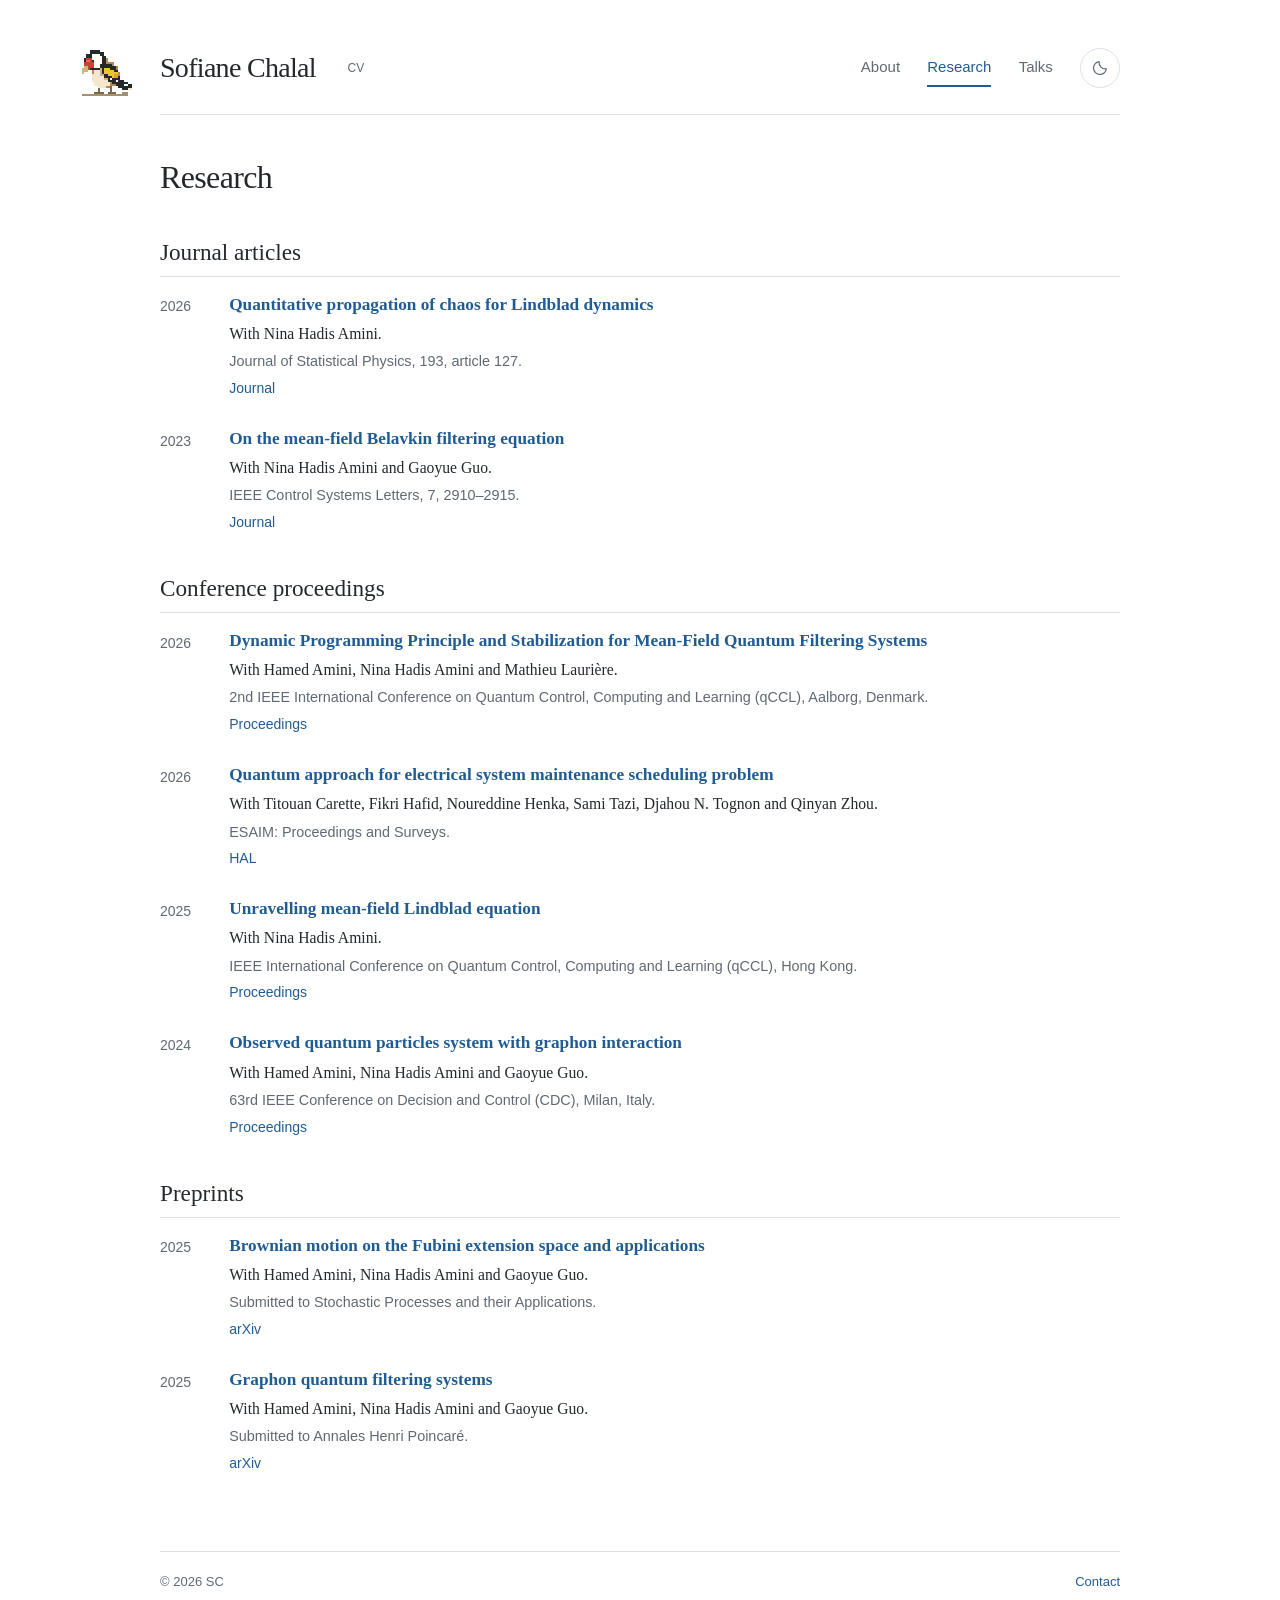
==== research.html @ f6ce4817 "Show conference proceedings before preprints" ====
<!doctype html>
<html lang="en">
<head>
  <meta charset="utf-8">
  <meta name="viewport" content="width=device-width, initial-scale=1">
  <title>Sofiane Chalal | Research</title>
  <meta name="description" content="Research and publications by Sofiane Chalal on quantum filtering, mean-field limits, graphons, open quantum dynamics and stochastic control.">
  <meta name="author" content="Sofiane Chalal">
  <link rel="icon" type="image/x-icon" href="assets/chardonneret.ico?v=20261003-icons2" sizes="16x16 32x32 48x48">
  <link rel="icon" type="image/svg+xml" href="assets/chardonneret.svg?v=20261003-icons2" sizes="any">
  <script src="theme.js?v=20261007-theme"></script>
  <link rel="stylesheet" href="style.css?v=20261007-theme">
</head>
<body>
  <a class="skip-link" href="#main">Skip to content</a>
  <div class="container">
    <header class="site-header">
      <div class="site-identity">
        <a class="header-goldfinch" href="talks.html?v=20261007-theme" aria-label="Go to Talks" title="Go to Talks">
          <img src="assets/goldfinch-research.svg" width="64" height="64" alt="">
        </a>
        <a class="site-name" href="index.html?v=20261007-theme">Sofiane Chalal</a>
        <a class="header-cv" href="documents/CV-Sofiane-Chalal.pdf" aria-label="Curriculum vitae (PDF)">CV</a>
      </div>
      <nav class="navigation" aria-label="Main navigation">
        <a href="index.html?v=20261007-theme">About</a>
        <a href="research.html?v=20261007-theme" aria-current="page">Research</a>
        <a href="talks.html?v=20261007-theme">Talks</a>
        <button class="theme-toggle" type="button" aria-label="Dark mode" aria-pressed="false" title="Switch to dark mode" hidden>
          <svg class="theme-moon" viewBox="0 0 24 24" fill="none" stroke="currentColor" stroke-width="1.6" stroke-linecap="round" stroke-linejoin="round" aria-hidden="true" focusable="false"><path d="M20.5 13.2A8.6 8.6 0 0 1 10.8 3.5a8.6 8.6 0 1 0 9.7 9.7Z"/></svg>
          <svg class="theme-sun" viewBox="0 0 24 24" fill="none" stroke="currentColor" stroke-width="1.6" stroke-linecap="round" aria-hidden="true" focusable="false"><circle cx="12" cy="12" r="4"/><path d="M12 2v2m0 16v2M2 12h2m16 0h2M4.93 4.93l1.42 1.42m11.3 11.3 1.42 1.42M4.93 19.07l1.42-1.42m11.3-11.3 1.42-1.42"/></svg>
        </button>
      </nav>
    </header>
    <main id="main">
      <h1>Research</h1>

      <h2 class="section-heading">Journal articles</h2>
      <ol class="publication-list">
        <li class="publication">
          <span class="year">2026</span><div>
            <h3><a href="https://doi.org/10.1007/s10955-026-03697-w">Quantitative propagation of chaos for Lindblad dynamics</a></h3>
            <p class="authors">With Nina Hadis Amini.</p>
            <p class="meta">Journal of Statistical Physics, 193, article 127.</p>
            <p class="publication-links"><a href="https://doi.org/10.1007/s10955-026-03697-w">Journal</a></p>
          </div>
        </li>
        <li class="publication">
          <span class="year">2023</span><div>
            <h3><a href="https://doi.org/10.1109/LCSYS.2023.3289877">On the mean-field Belavkin filtering equation</a></h3>
            <p class="authors">With Nina Hadis Amini and Gaoyue Guo.</p>
            <p class="meta">IEEE Control Systems Letters, 7, 2910–2915.</p>
            <p class="publication-links"><a href="https://doi.org/10.1109/LCSYS.2023.3289877">Journal</a></p>
          </div>
        </li>
      </ol>

      <h2 class="section-heading">Conference proceedings</h2>
      <ol class="publication-list">
        <li class="publication">
          <span class="year">2026</span><div>
            <h3><a href="https://doi.org/10.1109/qccl70331.2026.11668565">Dynamic Programming Principle and Stabilization for Mean-Field Quantum Filtering Systems</a></h3>
            <p class="authors">With Hamed Amini, Nina Hadis Amini and Mathieu Laurière.</p>
            <p class="meta">2nd IEEE International Conference on Quantum Control, Computing and Learning (qCCL), Aalborg, Denmark.</p>
            <p class="publication-links"><a href="https://doi.org/10.1109/qccl70331.2026.11668565">Proceedings</a></p>
          </div>
        </li>
        <li class="publication">
          <span class="year">2026</span><div>
            <h3><a href="https://hal.science/hal-05568055">Quantum approach for electrical system maintenance scheduling problem</a></h3>
            <p class="authors">With Titouan Carette, Fikri Hafid, Noureddine Henka, Sami Tazi, Djahou N. Tognon and Qinyan Zhou.</p>
            <p class="meta">ESAIM: Proceedings and Surveys.</p>
            <p class="publication-links"><a href="https://hal.science/hal-05568055">HAL</a></p>
          </div>
        </li>
        <li class="publication">
          <span class="year">2025</span><div>
            <h3><a href="https://ieeexplore.ieee.org/document/11159013">Unravelling mean-field Lindblad equation</a></h3>
            <p class="authors">With Nina Hadis Amini.</p>
            <p class="meta">IEEE International Conference on Quantum Control, Computing and Learning (qCCL), Hong Kong.</p>
            <p class="publication-links"><a href="https://ieeexplore.ieee.org/document/11159013">Proceedings</a></p>
          </div>
        </li>
        <li class="publication">
          <span class="year">2024</span><div>
            <h3><a href="https://ieeexplore.ieee.org/document/10885856">Observed quantum particles system with graphon interaction</a></h3>
            <p class="authors">With Hamed Amini, Nina Hadis Amini and Gaoyue Guo.</p>
            <p class="meta">63rd IEEE Conference on Decision and Control (CDC), Milan, Italy.</p>
            <p class="publication-links"><a href="https://ieeexplore.ieee.org/document/10885856">Proceedings</a></p>
          </div>
        </li>
      </ol>

      <h2 class="section-heading">Preprints</h2>
      <ol class="publication-list">
        <li class="publication">
          <span class="year">2025</span><div>
            <h3><a href="https://arxiv.org/abs/2509.12096">Brownian motion on the Fubini extension space and applications</a></h3>
            <p class="authors">With Hamed Amini, Nina Hadis Amini and Gaoyue Guo.</p>
            <p class="meta">Submitted to Stochastic Processes and their Applications.</p>
            <p class="publication-links"><a href="https://arxiv.org/abs/2509.12096">arXiv</a></p>
          </div>
        </li>
        <li class="publication">
          <span class="year">2025</span><div>
            <h3><a href="https://arxiv.org/abs/2506.12249">Graphon quantum filtering systems</a></h3>
            <p class="authors">With Hamed Amini, Nina Hadis Amini and Gaoyue Guo.</p>
            <p class="meta">Submitted to Annales Henri Poincaré.</p>
            <p class="publication-links"><a href="https://arxiv.org/abs/2506.12249">arXiv</a></p>
          </div>
        </li>
      </ol>

    </main>
    <footer class="site-footer"><span>© 2026 SC</span><a href="mailto:sofiane.chalal@centralesupelec.fr">Contact</a></footer>
  </div>
</body>
</html>
---- style.css ----
:root {
  color-scheme: light;
  --background: #fff;
  --ink: #24282d;
  --muted: #606973;
  --blue: #205c94;
  --line: #dce2e7;
}

:root[data-theme="dark"] {
  color-scheme: dark;
  --background: #181c20;
  --ink: #ece7df;
  --muted: #b0b8c1;
  --blue: #90c2ef;
  --line: #38424c;
}

* { box-sizing: border-box; }
html { overflow-wrap: break-word; }
body {
  margin: 0;
  background: var(--background);
  color: var(--ink);
  font: 1.0625rem/1.65 Georgia, "Times New Roman", serif;
}
a { color: var(--blue); text-decoration: none; text-underline-offset: .2em; }
a:hover { text-decoration: underline; }
a:focus-visible, button:focus-visible { outline: 2px solid var(--blue); outline-offset: 5px; border-radius: 1px; }
p { margin: 0 0 1.1rem; }
img { display: block; max-width: 100%; }
.container { width: min(100% - 3rem, 960px); margin-inline: auto; }
.skip-link { position: absolute; left: 1rem; top: -5rem; padding: .5rem; background: var(--background); z-index: 5; }
.skip-link:focus { top: .5rem; }
.site-header {
  display: flex;
  align-items: center;
  justify-content: space-between;
  gap: 2rem;
  padding-block: 2.8rem 1.45rem;
  border-bottom: 1px solid var(--line);
}
.site-identity { position: relative; display: flex; align-items: center; gap: 1.5rem; }
.header-goldfinch { position: absolute; left: -88px; top: 50%; transform: translateY(-50%); display: grid; place-items: center; width: 64px; height: 64px; flex: 0 0 auto; }
.header-goldfinch img { width: 100%; height: 100%; image-rendering: pixelated; }
.header-cv { display: inline-flex; align-items: center; justify-content: center; min-width: 2rem; min-height: 2.5rem; font: .75rem/1.5 Arial, Helvetica, sans-serif; color: var(--muted); }
.header-cv:hover { color: var(--blue); }
.site-name { font-size: 1.75rem; color: var(--ink); letter-spacing: -.025em; white-space: nowrap; }
.site-name:hover { text-decoration: none; color: var(--blue); }
.navigation { display: flex; flex-wrap: wrap; align-items: center; justify-content: flex-end; margin-left: auto; gap: 1.7rem; font: .9375rem/1.5 Arial, Helvetica, sans-serif; }
.navigation a { padding-block: .4rem; color: var(--muted); border-bottom: 2px solid transparent; }
.navigation a:hover { color: var(--blue); text-decoration: none; }
.navigation a[aria-current="page"] { color: var(--blue); border-bottom-color: var(--blue); }
.theme-toggle { display: inline-grid; place-items: center; flex: 0 0 auto; width: 40px; height: 40px; padding: 0; border: 1px solid var(--line); border-radius: 50%; background: transparent; color: var(--muted); cursor: pointer; }
.theme-toggle[hidden] { display: none; }
.theme-toggle:hover { color: var(--blue); border-color: currentColor; }
.theme-toggle svg { width: 18px; height: 18px; }
.theme-sun, :root[data-theme="dark"] .theme-moon { display: none; }
:root[data-theme="dark"] .theme-sun { display: block; }
main { padding-block: 2.6rem 3rem; min-height: 60vh; }
h1, h2, h3 { font-weight: normal; line-height: 1.3; }
h1 { font-size: 2rem; margin: 0 0 1.5rem; letter-spacing: -.02em; }
h2 { font-size: 1.45rem; margin: 2.4rem 0 1.05rem; }
h3 { font-size: 1.08rem; margin: 0 0 .3rem; }
.about-grid { display: grid; grid-template-columns: minmax(0, 1fr) 244px; gap: 3.5rem; align-items: start; }
.about-copy > p:first-of-type { font-size: 1.14rem; }
.portrait { width: 244px; height: 298px; object-fit: cover; object-position: center 65%; }
.profile { padding-top: .15rem; }
.profile-name { margin: 1rem 0 .35rem; font-size: 1.2rem; }
.profile-meta { color: var(--muted); font: .9rem/1.7 Arial, Helvetica, sans-serif; }
.contact-email { font: .875rem/1.7 Arial, Helvetica, sans-serif; overflow-wrap: anywhere; }
.document-links { margin-top: 1.15rem; padding-top: 1rem; border-top: 1px solid var(--line); font: .9375rem/1.9 Arial, Helvetica, sans-serif; }
.document-links a { display: block; }
.file-type { color: var(--muted); font-size: .8rem; margin-left: .3rem; }
.award { margin-top: 1.4rem; padding: .2rem 0 .2rem 1rem; border-left: 2px solid #79a4c5; }
.award p { margin: 0; }
.compact-list { padding-left: 1.15rem; margin: 0; }
.compact-list li { margin-bottom: .85rem; padding-left: .1rem; }
.meta { color: var(--muted); font: .9rem/1.6 Arial, Helvetica, sans-serif; }
.intro { max-width: 790px; }
.research-areas { margin: 1.5rem 0 2.4rem; }
.research-areas p { margin-bottom: .8rem; }
.section-heading { border-bottom: 1px solid var(--line); padding-bottom: .55rem; }
.publication-list { list-style: none; padding: 0; margin: 0; }
.publication { display: grid; grid-template-columns: 50px minmax(0, 1fr); gap: 1.2rem; margin: 0 0 1.7rem; }
.year { padding-top: .18rem; color: var(--muted); font: .875rem/1.5 Arial, Helvetica, sans-serif; }
.publication h3 { font-size: 1.08rem; font-weight: bold; }
.publication p { margin: .22rem 0 0; }
.authors { font-size: .98rem; }
.publication-links { font: .875rem/1.7 Arial, Helvetica, sans-serif; }
.publication-links a + a { margin-left: 1rem; }
.talks-year { margin-top: 2.25rem; }
.talks-year:first-of-type { margin-top: 1rem; }
.talk-list { list-style: none; padding: 0; margin: 0; }
.talk { display: grid; grid-template-columns: 98px minmax(0, 1fr); gap: 1.5rem; margin: 0 0 1.5rem; }
.talk time { font: .875rem/1.65 Arial, Helvetica, sans-serif; color: var(--muted); padding-top: .12rem; }
.talk h3 { font-size: 1.075rem; }
.talk p { margin: .25rem 0 0; }
.site-footer { display: flex; justify-content: space-between; gap: 1rem; padding: 1.25rem 0 2rem; border-top: 1px solid var(--line); font: .8125rem/1.6 Arial, Helvetica, sans-serif; color: var(--muted); }

@media (max-width: 1151px) {
  .site-identity { gap: .9rem; }
  .header-goldfinch { position: static; transform: none; width: 48px; height: 48px; }
}

@media (max-width: 760px) {
  .container { width: min(100% - 2.25rem, 570px); }
  .site-header { align-items: flex-start; flex-direction: column; gap: .75rem; padding-top: 1.8rem; }
  .site-identity { gap: .65rem; }
  .site-name { font-size: 1.5rem; }
  .navigation { align-self: flex-end; max-width: 100%; gap: .5rem 1.8rem; }
  main { padding-top: 2rem; }
  .about-grid { grid-template-columns: minmax(0, 1fr); gap: 2rem; }
  .profile { grid-row: 1; }
  .portrait { width: 128px; height: 165px; }
  .profile-name { margin-top: 0; }
  .profile-meta { margin-bottom: .5rem; font-size: .875rem; }
  .document-links { margin-top: .5rem; padding-top: .5rem; }
  .about-copy > h1 { margin-bottom: 1rem; }
  .publication { grid-template-columns: 40px minmax(0, 1fr); gap: .75rem; }
  .talk { grid-template-columns: 76px minmax(0, 1fr); gap: .8rem; }
  .site-footer { flex-wrap: wrap; }
}

@media (max-width: 360px) {
  .portrait { width: 100px; height: 140px; }
  .talk { grid-template-columns: minmax(0, 1fr); gap: .2rem; }
}

@media print {
  :root, :root[data-theme="dark"] {
    color-scheme: light;
    --background: #fff;
    --ink: #24282d;
    --muted: #606973;
    --blue: #205c94;
    --line: #dce2e7;
  }
  .container { width: 100%; }
  .navigation, .skip-link, .header-goldfinch { display: none; }
  .site-header { padding-top: 0; }
  main { padding-block: 1rem; }
  a { color: inherit; }
  .publication, .talk { break-inside: avoid; }
}
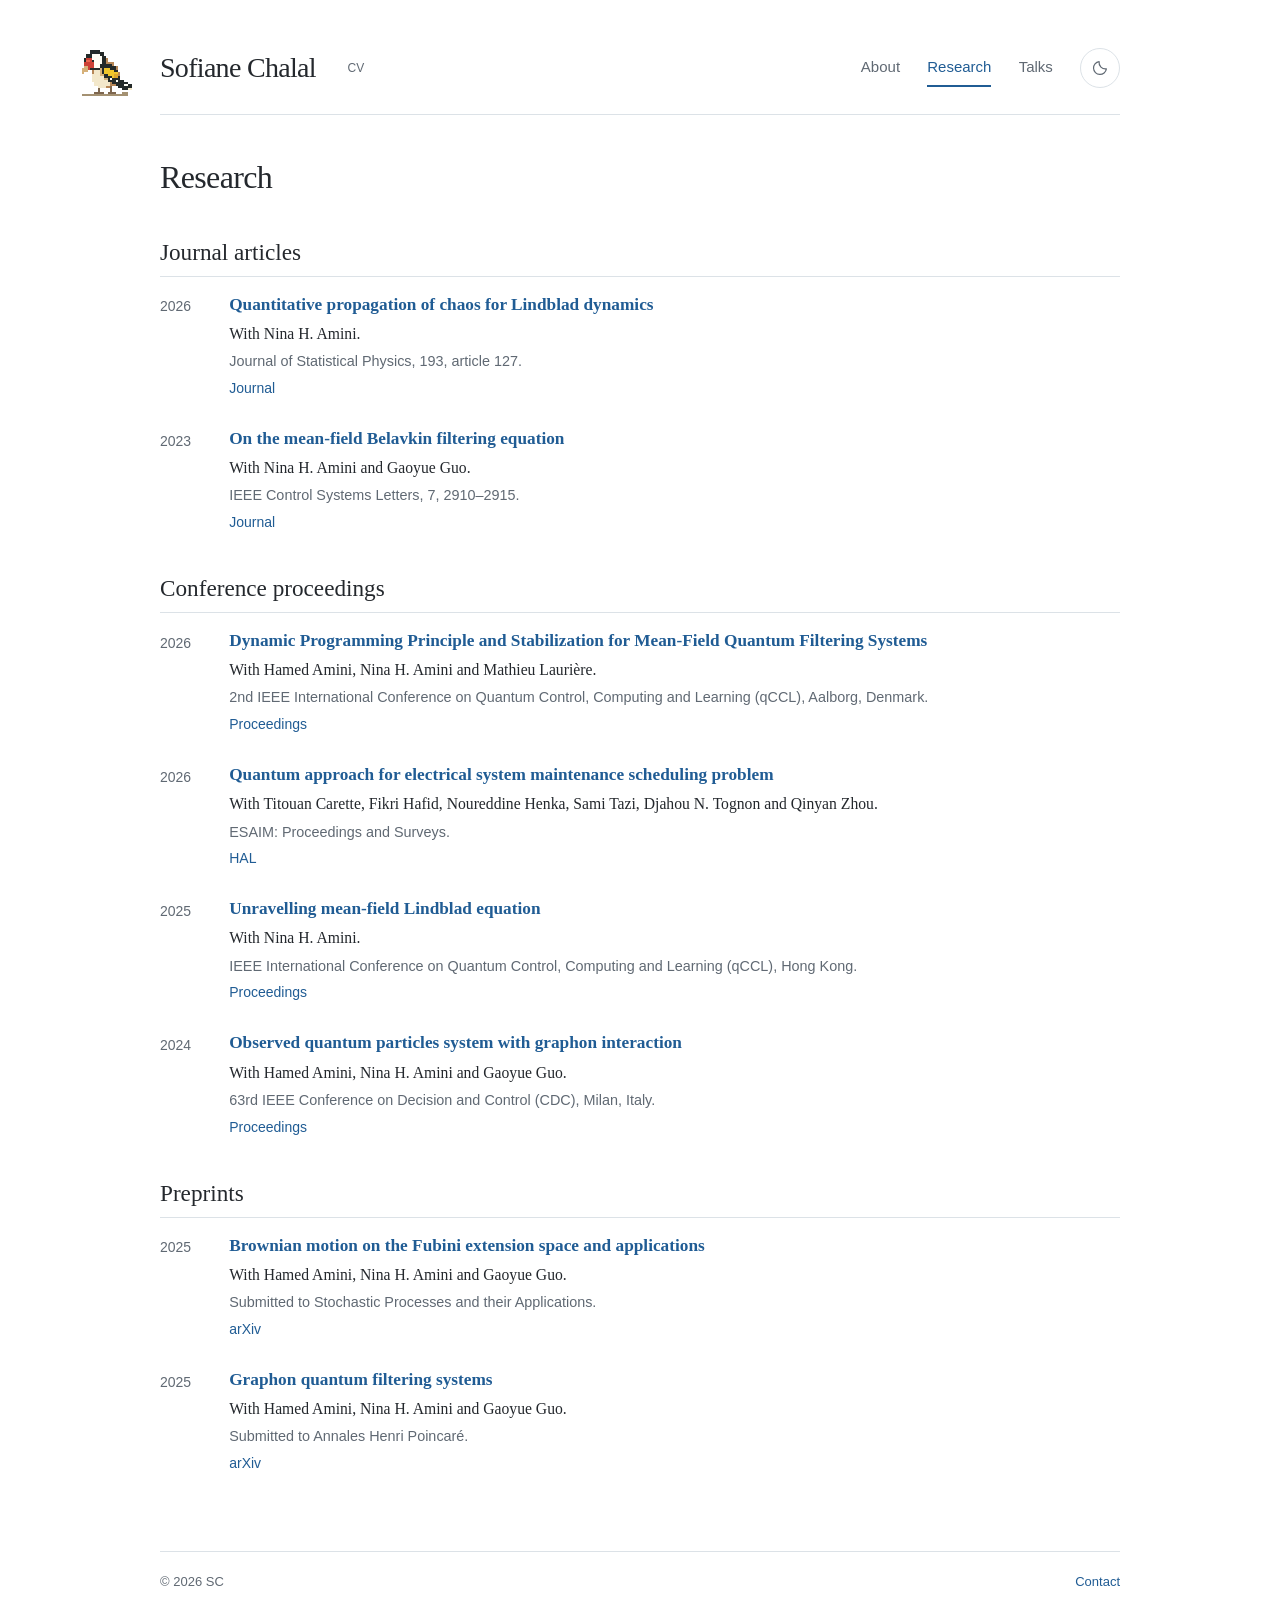
==== commit 5df0cdd0: "Use Nina H. Amini throughout the website" ====
--- a/research.html
+++ b/research.html
@@ -40,7 +40,7 @@
         <li class="publication">
           <span class="year">2026</span><div>
             <h3><a href="https://doi.org/10.1007/s10955-026-03697-w">Quantitative propagation of chaos for Lindblad dynamics</a></h3>
-            <p class="authors">With Nina Hadis Amini.</p>
+            <p class="authors">With Nina H. Amini.</p>
             <p class="meta">Journal of Statistical Physics, 193, article 127.</p>
             <p class="publication-links"><a href="https://doi.org/10.1007/s10955-026-03697-w">Journal</a></p>
           </div>
@@ -48,7 +48,7 @@
         <li class="publication">
           <span class="year">2023</span><div>
             <h3><a href="https://doi.org/10.1109/LCSYS.2023.3289877">On the mean-field Belavkin filtering equation</a></h3>
-            <p class="authors">With Nina Hadis Amini and Gaoyue Guo.</p>
+            <p class="authors">With Nina H. Amini and Gaoyue Guo.</p>
             <p class="meta">IEEE Control Systems Letters, 7, 2910–2915.</p>
             <p class="publication-links"><a href="https://doi.org/10.1109/LCSYS.2023.3289877">Journal</a></p>
           </div>
@@ -60,7 +60,7 @@
         <li class="publication">
           <span class="year">2026</span><div>
             <h3><a href="https://doi.org/10.1109/qccl70331.2026.11668565">Dynamic Programming Principle and Stabilization for Mean-Field Quantum Filtering Systems</a></h3>
-            <p class="authors">With Hamed Amini, Nina Hadis Amini and Mathieu Laurière.</p>
+            <p class="authors">With Hamed Amini, Nina H. Amini and Mathieu Laurière.</p>
             <p class="meta">2nd IEEE International Conference on Quantum Control, Computing and Learning (qCCL), Aalborg, Denmark.</p>
             <p class="publication-links"><a href="https://doi.org/10.1109/qccl70331.2026.11668565">Proceedings</a></p>
           </div>
@@ -76,7 +76,7 @@
         <li class="publication">
           <span class="year">2025</span><div>
             <h3><a href="https://ieeexplore.ieee.org/document/11159013">Unravelling mean-field Lindblad equation</a></h3>
-            <p class="authors">With Nina Hadis Amini.</p>
+            <p class="authors">With Nina H. Amini.</p>
             <p class="meta">IEEE International Conference on Quantum Control, Computing and Learning (qCCL), Hong Kong.</p>
             <p class="publication-links"><a href="https://ieeexplore.ieee.org/document/11159013">Proceedings</a></p>
           </div>
@@ -84,7 +84,7 @@
         <li class="publication">
           <span class="year">2024</span><div>
             <h3><a href="https://ieeexplore.ieee.org/document/10885856">Observed quantum particles system with graphon interaction</a></h3>
-            <p class="authors">With Hamed Amini, Nina Hadis Amini and Gaoyue Guo.</p>
+            <p class="authors">With Hamed Amini, Nina H. Amini and Gaoyue Guo.</p>
             <p class="meta">63rd IEEE Conference on Decision and Control (CDC), Milan, Italy.</p>
             <p class="publication-links"><a href="https://ieeexplore.ieee.org/document/10885856">Proceedings</a></p>
           </div>
@@ -96,7 +96,7 @@
         <li class="publication">
           <span class="year">2025</span><div>
             <h3><a href="https://arxiv.org/abs/2509.12096">Brownian motion on the Fubini extension space and applications</a></h3>
-            <p class="authors">With Hamed Amini, Nina Hadis Amini and Gaoyue Guo.</p>
+            <p class="authors">With Hamed Amini, Nina H. Amini and Gaoyue Guo.</p>
             <p class="meta">Submitted to Stochastic Processes and their Applications.</p>
             <p class="publication-links"><a href="https://arxiv.org/abs/2509.12096">arXiv</a></p>
           </div>
@@ -104,7 +104,7 @@
         <li class="publication">
           <span class="year">2025</span><div>
             <h3><a href="https://arxiv.org/abs/2506.12249">Graphon quantum filtering systems</a></h3>
-            <p class="authors">With Hamed Amini, Nina Hadis Amini and Gaoyue Guo.</p>
+            <p class="authors">With Hamed Amini, Nina H. Amini and Gaoyue Guo.</p>
             <p class="meta">Submitted to Annales Henri Poincaré.</p>
             <p class="publication-links"><a href="https://arxiv.org/abs/2506.12249">arXiv</a></p>
           </div>
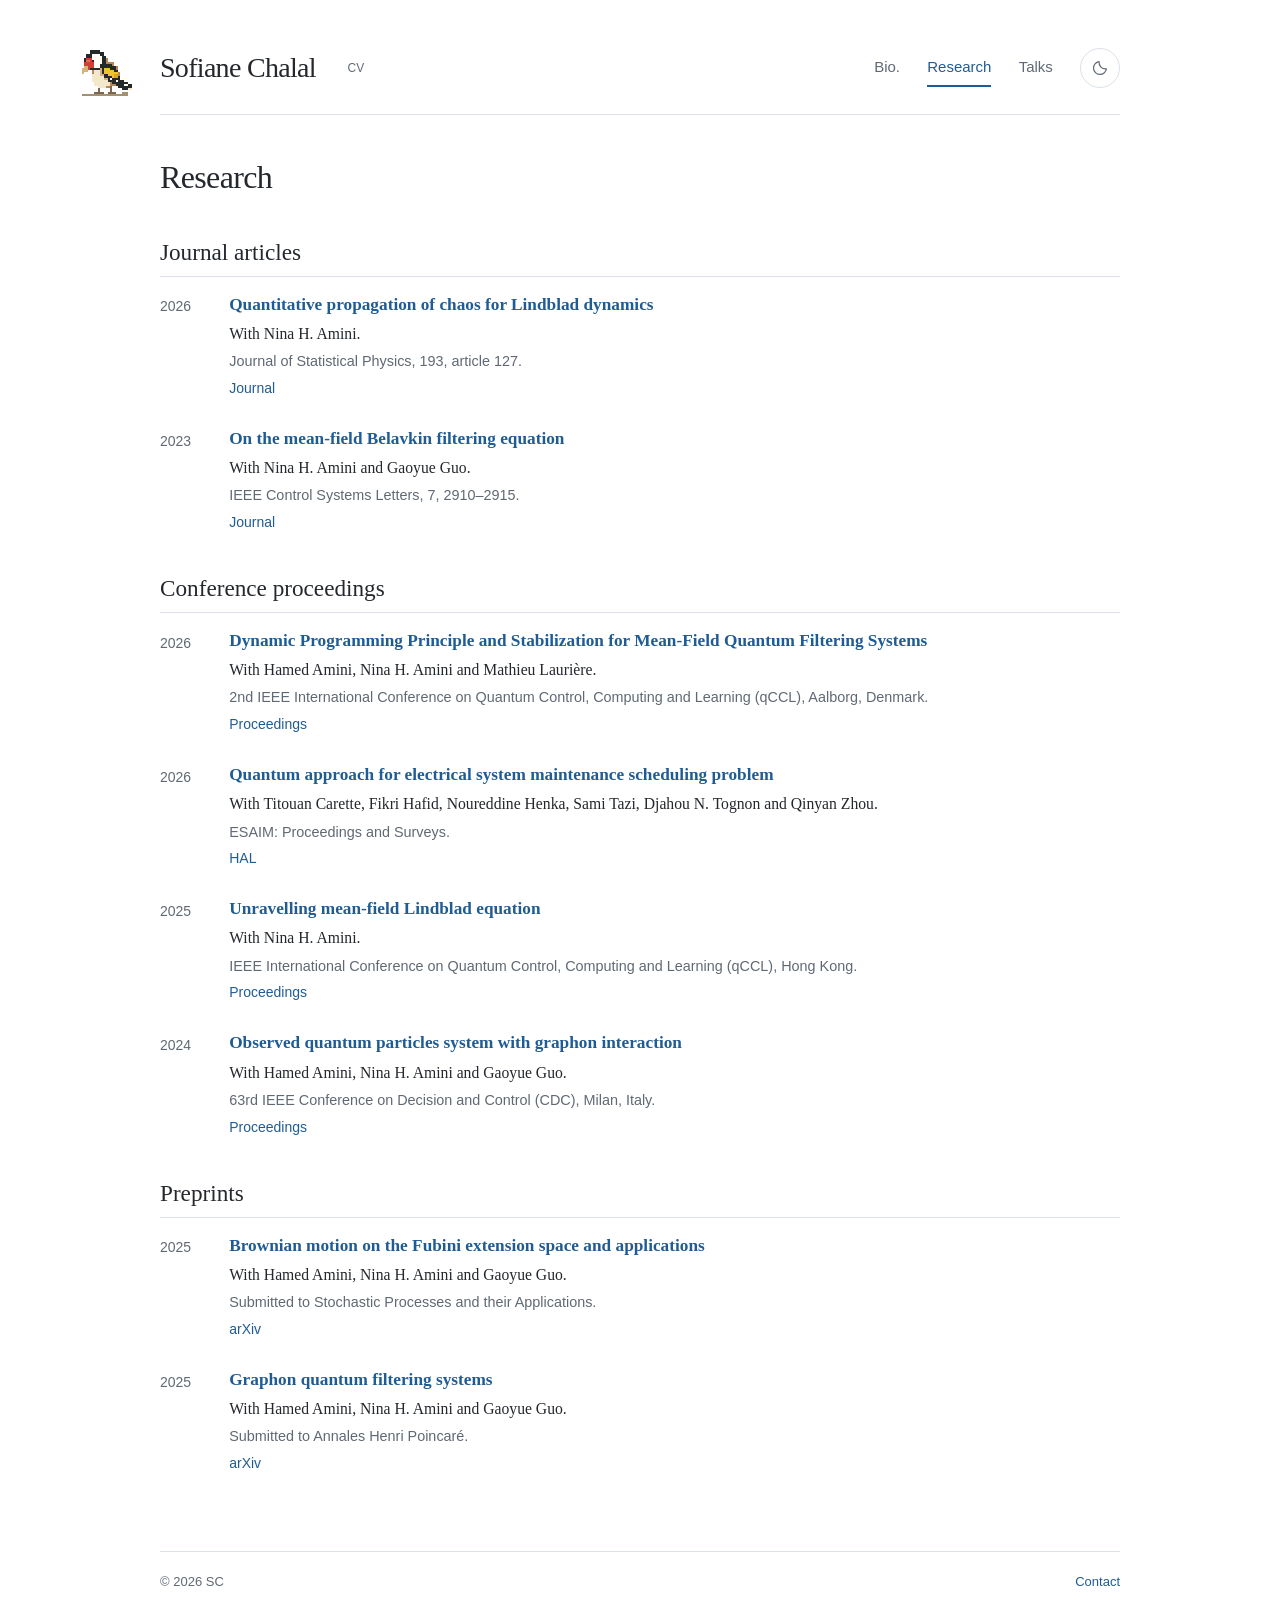
==== commit b421a46c: "Rename About to Bio. and add research interests" ====
--- a/research.html
+++ b/research.html
@@ -16,16 +16,16 @@
   <div class="container">
     <header class="site-header">
       <div class="site-identity">
-        <a class="header-goldfinch" href="talks.html?v=20261007-theme" aria-label="Go to Talks" title="Go to Talks">
+        <a class="header-goldfinch" href="talks.html?v=20261007-bio" aria-label="Go to Talks" title="Go to Talks">
           <img src="assets/goldfinch-research.svg" width="64" height="64" alt="">
         </a>
-        <a class="site-name" href="index.html?v=20261007-theme">Sofiane Chalal</a>
+        <a class="site-name" href="index.html?v=20261007-bio">Sofiane Chalal</a>
         <a class="header-cv" href="documents/CV-Sofiane-Chalal.pdf" aria-label="Curriculum vitae (PDF)">CV</a>
       </div>
       <nav class="navigation" aria-label="Main navigation">
-        <a href="index.html?v=20261007-theme">About</a>
-        <a href="research.html?v=20261007-theme" aria-current="page">Research</a>
-        <a href="talks.html?v=20261007-theme">Talks</a>
+        <a href="index.html?v=20261007-bio">Bio.</a>
+        <a href="research.html?v=20261007-bio" aria-current="page">Research</a>
+        <a href="talks.html?v=20261007-bio">Talks</a>
         <button class="theme-toggle" type="button" aria-label="Dark mode" aria-pressed="false" title="Switch to dark mode" hidden>
           <svg class="theme-moon" viewBox="0 0 24 24" fill="none" stroke="currentColor" stroke-width="1.6" stroke-linecap="round" stroke-linejoin="round" aria-hidden="true" focusable="false"><path d="M20.5 13.2A8.6 8.6 0 0 1 10.8 3.5a8.6 8.6 0 1 0 9.7 9.7Z"/></svg>
           <svg class="theme-sun" viewBox="0 0 24 24" fill="none" stroke="currentColor" stroke-width="1.6" stroke-linecap="round" aria-hidden="true" focusable="false"><circle cx="12" cy="12" r="4"/><path d="M12 2v2m0 16v2M2 12h2m16 0h2M4.93 4.93l1.42 1.42m11.3 11.3 1.42 1.42M4.93 19.07l1.42-1.42m11.3-11.3 1.42-1.42"/></svg>
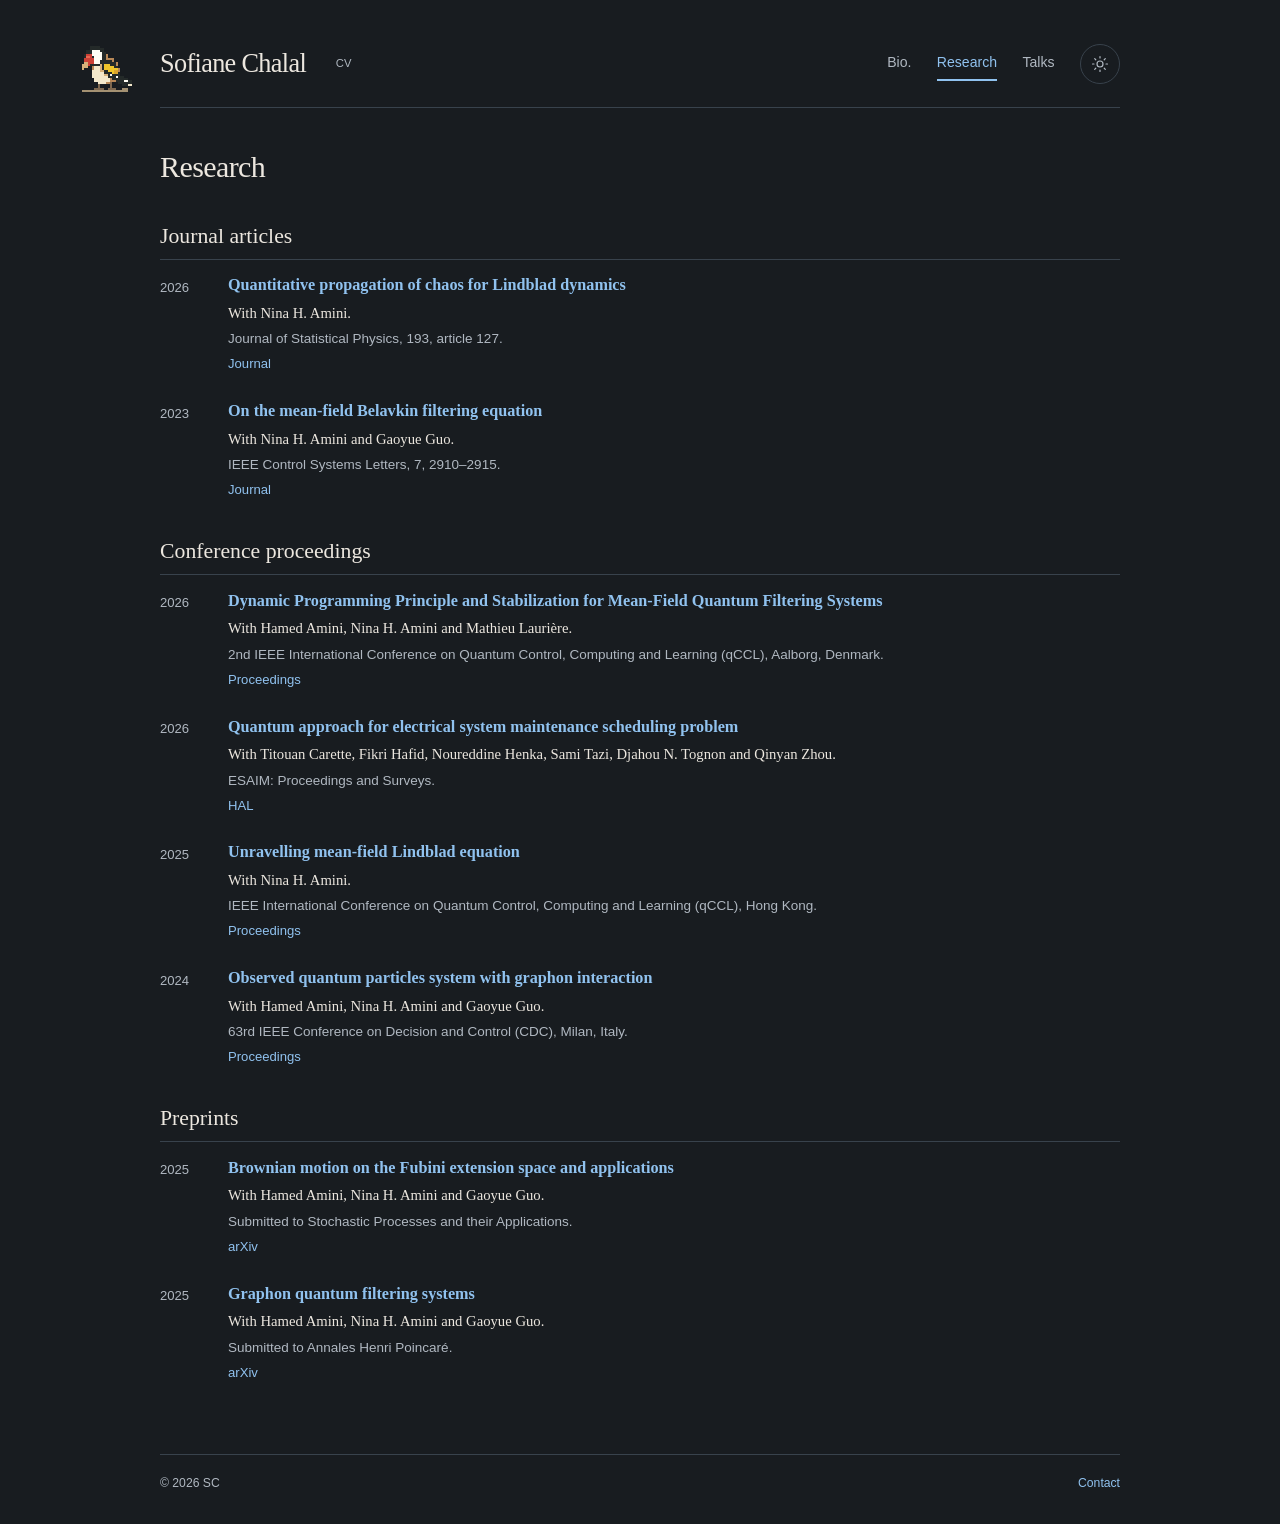
==== commit ccf21ce4: "Default to dark theme, refine typography and complete Bio updates" ====
--- a/research.html
+++ b/research.html
@@ -1,5 +1,5 @@
 <!doctype html>
-<html lang="en">
+<html lang="en" data-theme="dark">
 <head>
   <meta charset="utf-8">
   <meta name="viewport" content="width=device-width, initial-scale=1">
@@ -8,25 +8,25 @@
   <meta name="author" content="Sofiane Chalal">
   <link rel="icon" type="image/x-icon" href="assets/chardonneret.ico?v=20261003-icons2" sizes="16x16 32x32 48x48">
   <link rel="icon" type="image/svg+xml" href="assets/chardonneret.svg?v=20261003-icons2" sizes="any">
-  <script src="theme.js?v=20261007-theme"></script>
-  <link rel="stylesheet" href="style.css?v=20261007-theme">
+  <script src="theme.js?v=20261011-default-dark"></script>
+  <link rel="stylesheet" href="style.css?v=20261011-default-dark">
 </head>
 <body>
   <a class="skip-link" href="#main">Skip to content</a>
   <div class="container">
     <header class="site-header">
       <div class="site-identity">
-        <a class="header-goldfinch" href="talks.html?v=20261007-bio" aria-label="Go to Talks" title="Go to Talks">
+        <a class="header-goldfinch" href="talks.html?v=20261011-default-dark" aria-label="Go to Talks" title="Go to Talks">
           <img src="assets/goldfinch-research.svg" width="64" height="64" alt="">
         </a>
-        <a class="site-name" href="index.html?v=20261007-bio">Sofiane Chalal</a>
+        <a class="site-name" href="index.html?v=20261011-default-dark">Sofiane Chalal</a>
         <a class="header-cv" href="documents/CV-Sofiane-Chalal.pdf" aria-label="Curriculum vitae (PDF)">CV</a>
       </div>
       <nav class="navigation" aria-label="Main navigation">
-        <a href="index.html?v=20261007-bio">Bio.</a>
-        <a href="research.html?v=20261007-bio" aria-current="page">Research</a>
-        <a href="talks.html?v=20261007-bio">Talks</a>
-        <button class="theme-toggle" type="button" aria-label="Dark mode" aria-pressed="false" title="Switch to dark mode" hidden>
+        <a href="index.html?v=20261011-default-dark">Bio.</a>
+        <a href="research.html?v=20261011-default-dark" aria-current="page">Research</a>
+        <a href="talks.html?v=20261011-default-dark">Talks</a>
+        <button class="theme-toggle" type="button" aria-label="Dark mode" aria-pressed="true" title="Switch to light mode" hidden>
           <svg class="theme-moon" viewBox="0 0 24 24" fill="none" stroke="currentColor" stroke-width="1.6" stroke-linecap="round" stroke-linejoin="round" aria-hidden="true" focusable="false"><path d="M20.5 13.2A8.6 8.6 0 0 1 10.8 3.5a8.6 8.6 0 1 0 9.7 9.7Z"/></svg>
           <svg class="theme-sun" viewBox="0 0 24 24" fill="none" stroke="currentColor" stroke-width="1.6" stroke-linecap="round" aria-hidden="true" focusable="false"><circle cx="12" cy="12" r="4"/><path d="M12 2v2m0 16v2M2 12h2m16 0h2M4.93 4.93l1.42 1.42m11.3 11.3 1.42 1.42M4.93 19.07l1.42-1.42m11.3-11.3 1.42-1.42"/></svg>
         </button>
--- a/style.css
+++ b/style.css
@@ -1,4 +1,13 @@
 :root {
+  color-scheme: dark;
+  --background: #181c20;
+  --ink: #ece7df;
+  --muted: #b0b8c1;
+  --blue: #90c2ef;
+  --line: #38424c;
+}
+
+:root[data-theme="light"] {
   color-scheme: light;
   --background: #fff;
   --ink: #24282d;
@@ -7,17 +16,8 @@
   --line: #dce2e7;
 }
 
-:root[data-theme="dark"] {
-  color-scheme: dark;
-  --background: #181c20;
-  --ink: #ece7df;
-  --muted: #b0b8c1;
-  --blue: #90c2ef;
-  --line: #38424c;
-}
-
 * { box-sizing: border-box; }
-html { overflow-wrap: break-word; }
+html { font-size: 93.75%; overflow-wrap: break-word; }
 body {
   margin: 0;
   background: var(--background);
@@ -128,7 +128,7 @@
 }
 
 @media print {
-  :root, :root[data-theme="dark"] {
+  :root, :root[data-theme] {
     color-scheme: light;
     --background: #fff;
     --ink: #24282d;
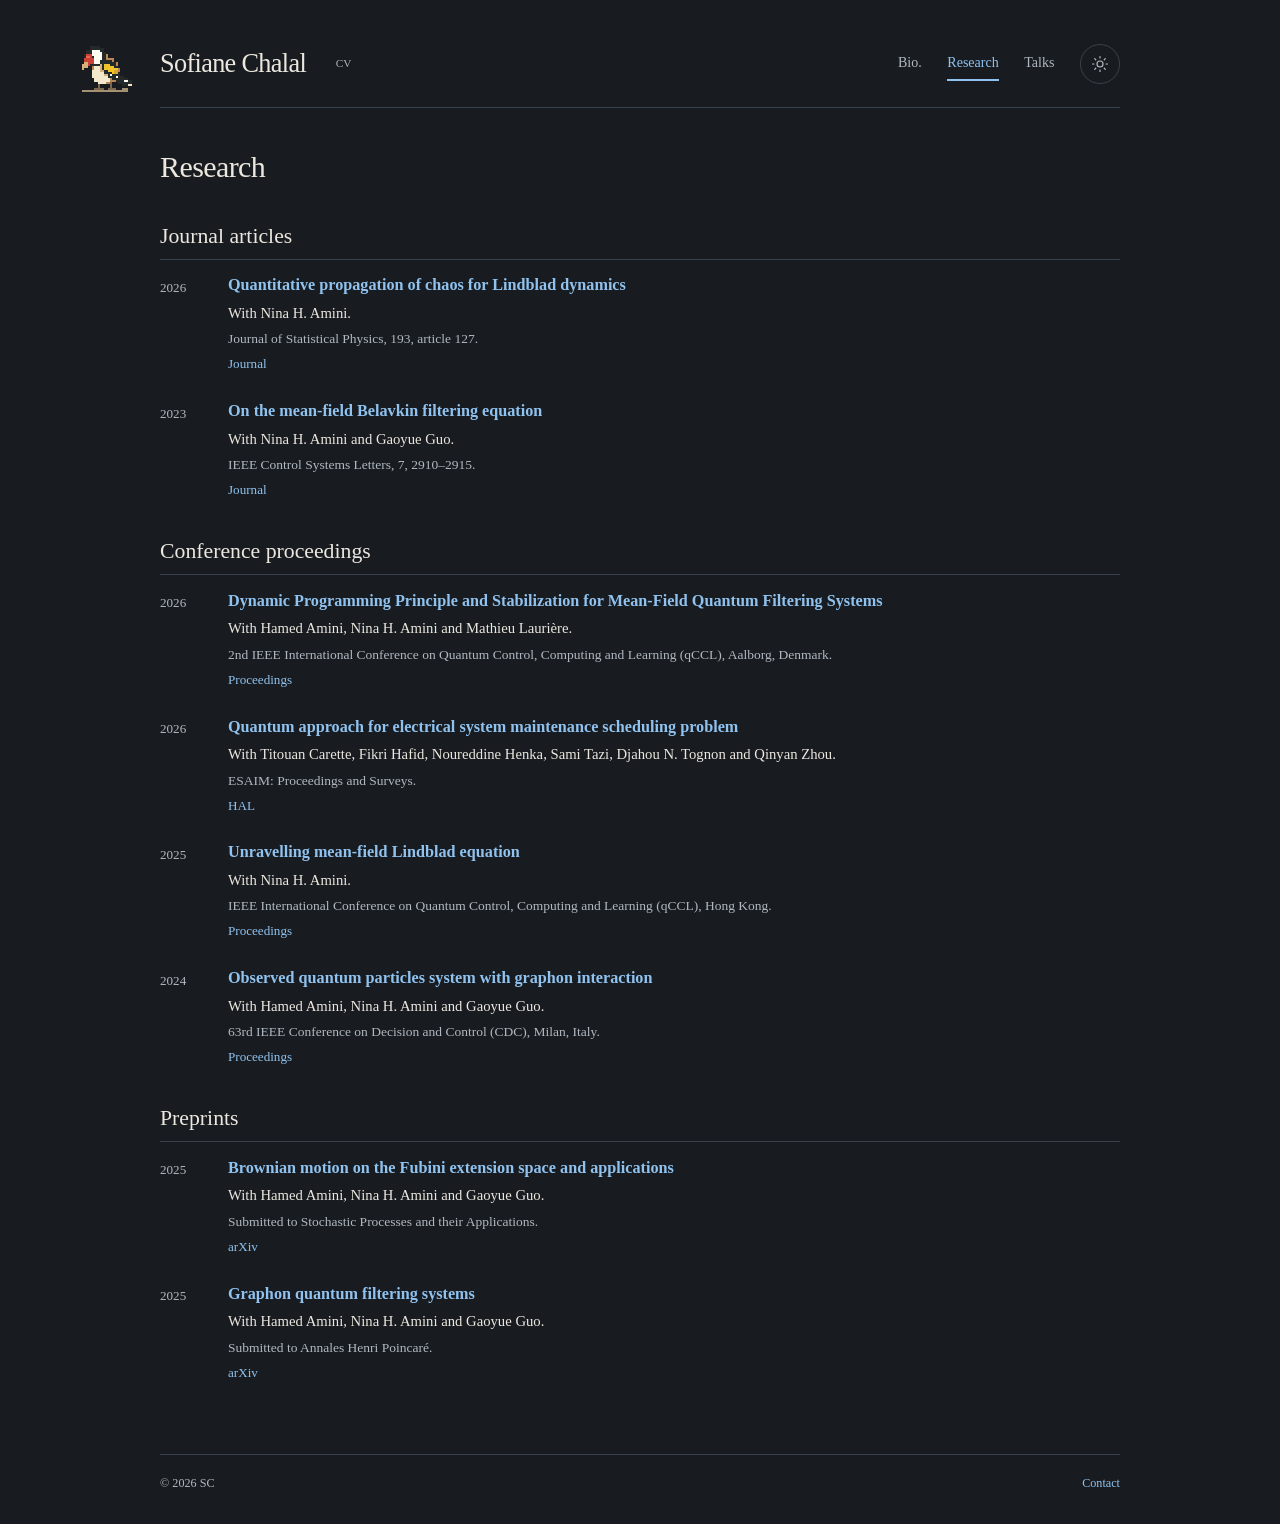
==== commit a69f2b1d: "Unify typography with Times and consistent lining numerals" ====
--- a/research.html
+++ b/research.html
@@ -9,23 +9,23 @@
   <link rel="icon" type="image/x-icon" href="assets/chardonneret.ico?v=20261003-icons2" sizes="16x16 32x32 48x48">
   <link rel="icon" type="image/svg+xml" href="assets/chardonneret.svg?v=20261003-icons2" sizes="any">
   <script src="theme.js?v=20261011-default-dark"></script>
-  <link rel="stylesheet" href="style.css?v=20261011-default-dark">
+  <link rel="stylesheet" href="style.css?v=20261103-typography">
 </head>
 <body>
   <a class="skip-link" href="#main">Skip to content</a>
   <div class="container">
     <header class="site-header">
       <div class="site-identity">
-        <a class="header-goldfinch" href="talks.html?v=20261011-default-dark" aria-label="Go to Talks" title="Go to Talks">
+        <a class="header-goldfinch" href="talks.html?v=20261103-typography" aria-label="Go to Talks" title="Go to Talks">
           <img src="assets/goldfinch-research.svg" width="64" height="64" alt="">
         </a>
-        <a class="site-name" href="index.html?v=20261011-default-dark">Sofiane Chalal</a>
-        <a class="header-cv" href="documents/CV-Sofiane-Chalal.pdf" aria-label="Curriculum vitae (PDF)">CV</a>
+        <a class="site-name" href="index.html?v=20261103-typography">Sofiane Chalal</a>
+        <a class="header-cv" href="documents/CV-Sofiane-Chalal.pdf?v=20261014" aria-label="Curriculum vitae (PDF)">CV</a>
       </div>
       <nav class="navigation" aria-label="Main navigation">
-        <a href="index.html?v=20261011-default-dark">Bio.</a>
-        <a href="research.html?v=20261011-default-dark" aria-current="page">Research</a>
-        <a href="talks.html?v=20261011-default-dark">Talks</a>
+        <a href="index.html?v=20261103-typography">Bio.</a>
+        <a href="research.html?v=20261103-typography" aria-current="page">Research</a>
+        <a href="talks.html?v=20261103-typography">Talks</a>
         <button class="theme-toggle" type="button" aria-label="Dark mode" aria-pressed="true" title="Switch to light mode" hidden>
           <svg class="theme-moon" viewBox="0 0 24 24" fill="none" stroke="currentColor" stroke-width="1.6" stroke-linecap="round" stroke-linejoin="round" aria-hidden="true" focusable="false"><path d="M20.5 13.2A8.6 8.6 0 0 1 10.8 3.5a8.6 8.6 0 1 0 9.7 9.7Z"/></svg>
           <svg class="theme-sun" viewBox="0 0 24 24" fill="none" stroke="currentColor" stroke-width="1.6" stroke-linecap="round" aria-hidden="true" focusable="false"><circle cx="12" cy="12" r="4"/><path d="M12 2v2m0 16v2M2 12h2m16 0h2M4.93 4.93l1.42 1.42m11.3 11.3 1.42 1.42M4.93 19.07l1.42-1.42m11.3-11.3 1.42-1.42"/></svg>
--- a/style.css
+++ b/style.css
@@ -1,4 +1,5 @@
 :root {
+  --font-family: "Times New Roman", Times, serif;
   color-scheme: dark;
   --background: #181c20;
   --ink: #ece7df;
@@ -22,7 +23,8 @@
   margin: 0;
   background: var(--background);
   color: var(--ink);
-  font: 1.0625rem/1.65 Georgia, "Times New Roman", serif;
+  font: 1.0625rem/1.65 var(--font-family);
+  font-variant-numeric: lining-nums;
 }
 a { color: var(--blue); text-decoration: none; text-underline-offset: .2em; }
 a:hover { text-decoration: underline; }
@@ -43,11 +45,11 @@
 .site-identity { position: relative; display: flex; align-items: center; gap: 1.5rem; }
 .header-goldfinch { position: absolute; left: -88px; top: 50%; transform: translateY(-50%); display: grid; place-items: center; width: 64px; height: 64px; flex: 0 0 auto; }
 .header-goldfinch img { width: 100%; height: 100%; image-rendering: pixelated; }
-.header-cv { display: inline-flex; align-items: center; justify-content: center; min-width: 2rem; min-height: 2.5rem; font: .75rem/1.5 Arial, Helvetica, sans-serif; color: var(--muted); }
+.header-cv { display: inline-flex; align-items: center; justify-content: center; min-width: 2rem; min-height: 2.5rem; font-size: .75rem; line-height: 1.5; color: var(--muted); }
 .header-cv:hover { color: var(--blue); }
 .site-name { font-size: 1.75rem; color: var(--ink); letter-spacing: -.025em; white-space: nowrap; }
 .site-name:hover { text-decoration: none; color: var(--blue); }
-.navigation { display: flex; flex-wrap: wrap; align-items: center; justify-content: flex-end; margin-left: auto; gap: 1.7rem; font: .9375rem/1.5 Arial, Helvetica, sans-serif; }
+.navigation { display: flex; flex-wrap: wrap; align-items: center; justify-content: flex-end; margin-left: auto; gap: 1.7rem; font-size: .9375rem; line-height: 1.5; }
 .navigation a { padding-block: .4rem; color: var(--muted); border-bottom: 2px solid transparent; }
 .navigation a:hover { color: var(--blue); text-decoration: none; }
 .navigation a[aria-current="page"] { color: var(--blue); border-bottom-color: var(--blue); }
@@ -67,36 +69,36 @@
 .portrait { width: 244px; height: 298px; object-fit: cover; object-position: center 65%; }
 .profile { padding-top: .15rem; }
 .profile-name { margin: 1rem 0 .35rem; font-size: 1.2rem; }
-.profile-meta { color: var(--muted); font: .9rem/1.7 Arial, Helvetica, sans-serif; }
-.contact-email { font: .875rem/1.7 Arial, Helvetica, sans-serif; overflow-wrap: anywhere; }
-.document-links { margin-top: 1.15rem; padding-top: 1rem; border-top: 1px solid var(--line); font: .9375rem/1.9 Arial, Helvetica, sans-serif; }
+.profile-meta { color: var(--muted); font-size: .9rem; line-height: 1.7; }
+.contact-email { font-size: .875rem; line-height: 1.7; overflow-wrap: anywhere; }
+.document-links { margin-top: 1.15rem; padding-top: 1rem; border-top: 1px solid var(--line); font-size: .9375rem; line-height: 1.9; }
 .document-links a { display: block; }
 .file-type { color: var(--muted); font-size: .8rem; margin-left: .3rem; }
 .award { margin-top: 1.4rem; padding: .2rem 0 .2rem 1rem; border-left: 2px solid #79a4c5; }
 .award p { margin: 0; }
 .compact-list { padding-left: 1.15rem; margin: 0; }
 .compact-list li { margin-bottom: .85rem; padding-left: .1rem; }
-.meta { color: var(--muted); font: .9rem/1.6 Arial, Helvetica, sans-serif; }
+.meta { color: var(--muted); font-size: .9rem; line-height: 1.6; }
 .intro { max-width: 790px; }
 .research-areas { margin: 1.5rem 0 2.4rem; }
 .research-areas p { margin-bottom: .8rem; }
 .section-heading { border-bottom: 1px solid var(--line); padding-bottom: .55rem; }
 .publication-list { list-style: none; padding: 0; margin: 0; }
 .publication { display: grid; grid-template-columns: 50px minmax(0, 1fr); gap: 1.2rem; margin: 0 0 1.7rem; }
-.year { padding-top: .18rem; color: var(--muted); font: .875rem/1.5 Arial, Helvetica, sans-serif; }
+.year { padding-top: .18rem; color: var(--muted); font-size: .875rem; line-height: 1.5; }
 .publication h3 { font-size: 1.08rem; font-weight: bold; }
 .publication p { margin: .22rem 0 0; }
 .authors { font-size: .98rem; }
-.publication-links { font: .875rem/1.7 Arial, Helvetica, sans-serif; }
+.publication-links { font-size: .875rem; line-height: 1.7; }
 .publication-links a + a { margin-left: 1rem; }
 .talks-year { margin-top: 2.25rem; }
 .talks-year:first-of-type { margin-top: 1rem; }
 .talk-list { list-style: none; padding: 0; margin: 0; }
 .talk { display: grid; grid-template-columns: 98px minmax(0, 1fr); gap: 1.5rem; margin: 0 0 1.5rem; }
-.talk time { font: .875rem/1.65 Arial, Helvetica, sans-serif; color: var(--muted); padding-top: .12rem; }
+.talk time { font-size: .875rem; line-height: 1.65; color: var(--muted); padding-top: .12rem; }
 .talk h3 { font-size: 1.075rem; }
 .talk p { margin: .25rem 0 0; }
-.site-footer { display: flex; justify-content: space-between; gap: 1rem; padding: 1.25rem 0 2rem; border-top: 1px solid var(--line); font: .8125rem/1.6 Arial, Helvetica, sans-serif; color: var(--muted); }
+.site-footer { display: flex; justify-content: space-between; gap: 1rem; padding: 1.25rem 0 2rem; border-top: 1px solid var(--line); font-size: .8125rem; line-height: 1.6; color: var(--muted); }
 
 @media (max-width: 1151px) {
   .site-identity { gap: .9rem; }
